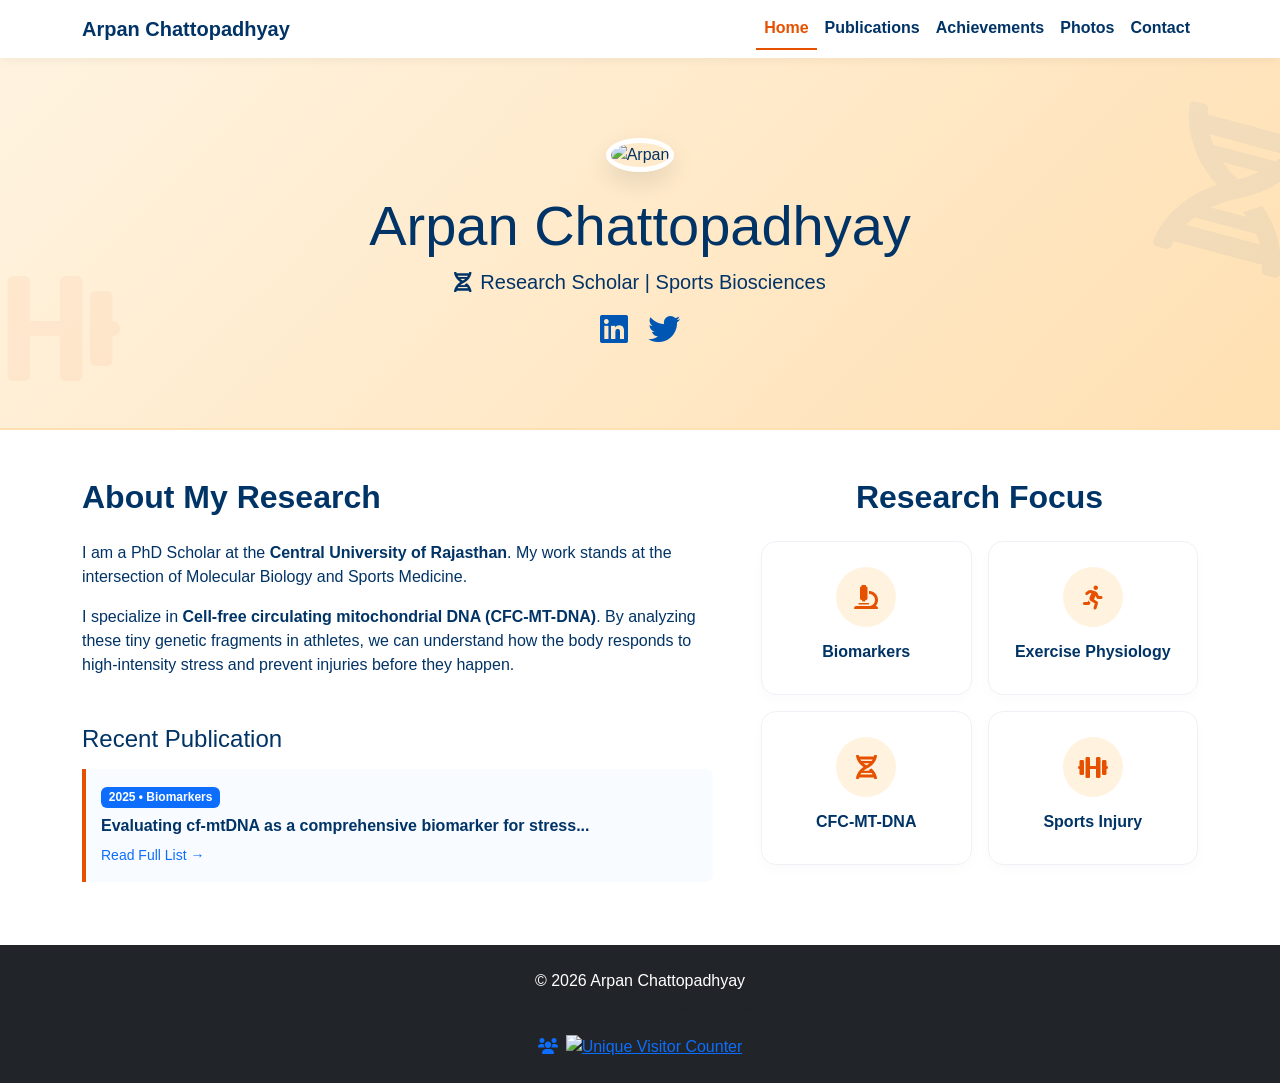
==== index.html @ 6438a4a6 "Update index.html" ====
<!DOCTYPE html>
<html lang="en">
<head>
    <meta charset="UTF-8">
    <meta name="viewport" content="width=device-width, initial-scale=1.0">
    <title>Dr. Arpan Chattopadhyay | Sports Science Researcher</title>

    <meta name="description" content="Arpan Chattopadhyay - PhD Sports Bioscience, Central University of Rajasthan. Specialized in CFC-MT-DNA biomarkers and Sports Science.">
    <meta name="keywords" content="Arpan Chattopadhyay, Sports Science, Mitochondria, cf-mtDNA, Biomarkers, CURAJ">

    <link href="https://cdn.jsdelivr.net/npm/bootstrap@5.3.0/dist/css/bootstrap.min.css" rel="stylesheet">
    <link rel="stylesheet" href="https://cdnjs.cloudflare.com/ajax/libs/font-awesome/6.0.0/css/all.min.css">
    
    <style>
        /* Global Theme */
        body {
            font-family: 'Segoe UI', Roboto, sans-serif;
            color: #003366;
            background-color: #ffffff;
            display: flex;
            flex-direction: column;
            min-height: 100vh;
        }

        /* NEW: Sports & DNA Themed Background */
        .hero-section {
            background-color: #fff3e0;
            /* Subtle pattern of DNA and Sports shapes */
            background-image: url("https://www.transparenttextures.com/patterns/cubes.png"), 
                              linear-gradient(135deg, #fff3e0 0%, #ffe0b2 100%);
            position: relative;
            padding: 80px 0;
            border-bottom: 2px solid #ffe0b2;
            overflow: hidden;
        }

        /* Decorative DNA/Mito Icons (Floating effect) */
        .hero-section::before {
            content: "\f471"; /* DNA Icon */
            font-family: "Font Awesome 5 Free";
            font-weight: 900;
            position: absolute;
            font-size: 150px;
            color: rgba(0, 86, 179, 0.05);
            right: -20px;
            top: 20px;
            transform: rotate(15deg);
        }

        .hero-section::after {
            content: "\f44b"; /* Heartbeat/Mito icon */
            font-family: "Font Awesome 5 Free";
            font-weight: 900;
            position: absolute;
            font-size: 120px;
            color: rgba(230, 81, 0, 0.05);
            left: -30px;
            bottom: 10px;
        }

        .profile-img {
            width: 160px;
            height: 160px;
            object-fit: cover;
            border-radius: 50%;
            border: 5px solid #ffffff;
            box-shadow: 0 10px 25px rgba(0,0,0,0.1);
            margin-bottom: 20px;
            position: relative;
            z-index: 2;
        }

        /* Navbar */
        .navbar { background: #fff !important; box-shadow: 0 2px 10px rgba(0,0,0,0.05); }
        .navbar-brand, .nav-link { color: #003366 !important; font-weight: 600; }
        .nav-link.active { color: #e65100 !important; border-bottom: 2px solid #e65100; }

        /* INTERESTING RESEARCH FOCUS SECTION */
        .focus-box {
            background: #ffffff;
            border-radius: 15px;
            padding: 25px;
            border: 1px solid #eef2f7;
            transition: all 0.3s ease;
            text-align: center;
            height: 100%;
            box-shadow: 0 5px 15px rgba(0,0,0,0.02);
        }

        .focus-box:hover {
            transform: translateY(-10px);
            border-color: #0056b3;
            box-shadow: 0 15px 30px rgba(0,86,179,0.1);
        }

        .focus-icon {
            width: 60px;
            height: 60px;
            background: #fff3e0;
            color: #e65100;
            border-radius: 50%;
            display: flex;
            align-items: center;
            justify-content: center;
            margin: 0 auto 15px;
            font-size: 1.5rem;
            transition: 0.3s;
        }

        .focus-box:hover .focus-icon {
            background: #0056b3;
            color: #ffffff;
        }

        .pub-preview-card {
            border-left: 4px solid #e65100;
            background: #f8fbff;
            padding: 15px;
            margin-bottom: 15px;
            border-radius: 0 8px 8px 0;
        }

        /* Footer */
        footer { background: #212121; color: white; padding: 40px 0; margin-top: auto; }
        .visitor-badge { height: 22px; vertical-align: middle; }
    </style>
</head>
<body>

   <nav class="navbar navbar-expand-lg sticky-top">
    <div class="container">
        <a class="navbar-brand" href="index.html">Arpan Chattopadhyay</a>

        <button class="navbar-toggler" type="button" data-bs-toggle="collapse" data-bs-target="#mainNavbar" aria-controls="mainNavbar" aria-expanded="false" aria-label="Toggle navigation">
            <span class="navbar-toggler-icon"></span>
        </button>

        <div class="collapse navbar-collapse" id="mainNavbar">
            <ul class="navbar-nav ms-auto">
                <li class="nav-item">
                    <a class="nav-link active" href="index.html">Home</a>
                </li>
                <li class="nav-item">
                    <a class="nav-link" href="publications.html">Publications</a>
                </li>
                <li class="nav-item">
                    <a class="nav-link" href="achievements.html">Achievements</a>
                </li>
                <li class="nav-item">
                    <a class="nav-link" href="photos.html">Photos</a>
                </li>
                <li class="nav-item">
                    <a class="nav-link" href="contact.html">Contact</a>
                </li>
            </ul>
        </div>
    </div>
</nav>
    <header class="hero-section text-center">
        <div class="container">
            <img src="https://static.wixstatic.com/media/61f43c_fe90efbe39ae4342b0fcd0cfeb8a1785~mv2.jpg" alt="Arpan" class="profile-img">
            <h1 class="display-4">Arpan Chattopadhyay</h1>
            <p class="lead"><i class="fas fa-dna me-2"></i>Research Scholar | Sports Biosciences</p>
            <div class="mt-3">
                <a href="https://www.linkedin.com/in/arpan-chattopadhyay-8a5b59197/" target="_blank" class="mx-2 text-decoration-none"><i class="fab fa-linkedin fa-2x" style="color:#0056b3"></i></a>
                <a href="https://twitter.com/Arpanchatt007" target="_blank" class="mx-2 text-decoration-none"><i class="fab fa-twitter fa-2x" style="color:#0056b3"></i></a>
            </div>
        </div>
    </header>

    <main class="container my-5">
        <div class="row g-5">
            <div class="col-lg-7">
                <h2 class="mb-4 fw-bold">About My Research</h2>
                <p>I am a PhD Scholar at the <strong>Central University of Rajasthan</strong>. My work stands at the intersection of Molecular Biology and Sports Medicine.</p>
                <p>I specialize in <strong>Cell-free circulating mitochondrial DNA (CFC-MT-DNA)</strong>. By analyzing these tiny genetic fragments in athletes, we can understand how the body responds to high-intensity stress and prevent injuries before they happen.</p>
                
                <h4 class="mt-5 mb-3">Recent Publication</h4>
                <div class="pub-preview-card">
                    <span class="badge bg-primary mb-2">2025 • Biomarkers</span>
                    <h6 class="fw-bold">Evaluating cf-mtDNA as a comprehensive biomarker for stress...</h6>
                    <a href="publications.html" class="small text-decoration-none">Read Full List →</a>
                </div>
            </div>

            <div class="col-lg-5">
                <h2 class="mb-4 fw-bold text-center">Research Focus</h2>
                <div class="row g-3">
                    <div class="col-6">
                        <div class="focus-box">
                            <div class="focus-icon"><i class="fas fa-microscope"></i></div>
                            <h6 class="fw-bold">Biomarkers</h6>
                        </div>
                    </div>
                    <div class="col-6">
                        <div class="focus-box">
                            <div class="focus-icon"><i class="fas fa-running"></i></div>
                            <h6 class="fw-bold">Exercise Physiology</h6>
                        </div>
                    </div>
                    <div class="col-6">
                        <div class="focus-box">
                            <div class="focus-icon"><i class="fas fa-dna"></i></div>
                            <h6 class="fw-bold">CFC-MT-DNA</h6>
                        </div>
                    </div>
                    <div class="col-6">
                        <div class="focus-box">
                            <div class="focus-icon"><i class="fas fa-dumbbell"></i></div>
                            <h6 class="fw-bold">Sports Injury</h6>
                        </div>
                    </div>
                </div>
            </div>
        </div>
    </main>

  <footer class="text-center py-4 bg-dark text-white mt-auto">
    <div class="container">
        <p class="mb-1">&copy; 2026 Arpan Chattopadhyay</p>
        <p class="small text-muted">PhD Scholar | Central University of Rajasthan</p>
        
        <div class="visitor-container d-flex align-items-center justify-content-center gap-2 mt-3">
            <i class="fas fa-users text-primary"></i> 
            
            <a href="https://hits.sh/arpansportsscience.github.io/arpan-research/">
                <img src="https://hits.sh/arpansportsscience.github.io/arpan-research.svg?label=Unique%20Visitors&color=0056b3&style=flat-square" 
                     alt="Unique Visitor Counter" 
                     style="height: 22px;">
            </a>
        </div>
    </div>
</footer>

    <script src="https://cdn.jsdelivr.net/npm/bootstrap@5.3.0/dist/js/bootstrap.bundle.min.js"></script>
</body>
</html>
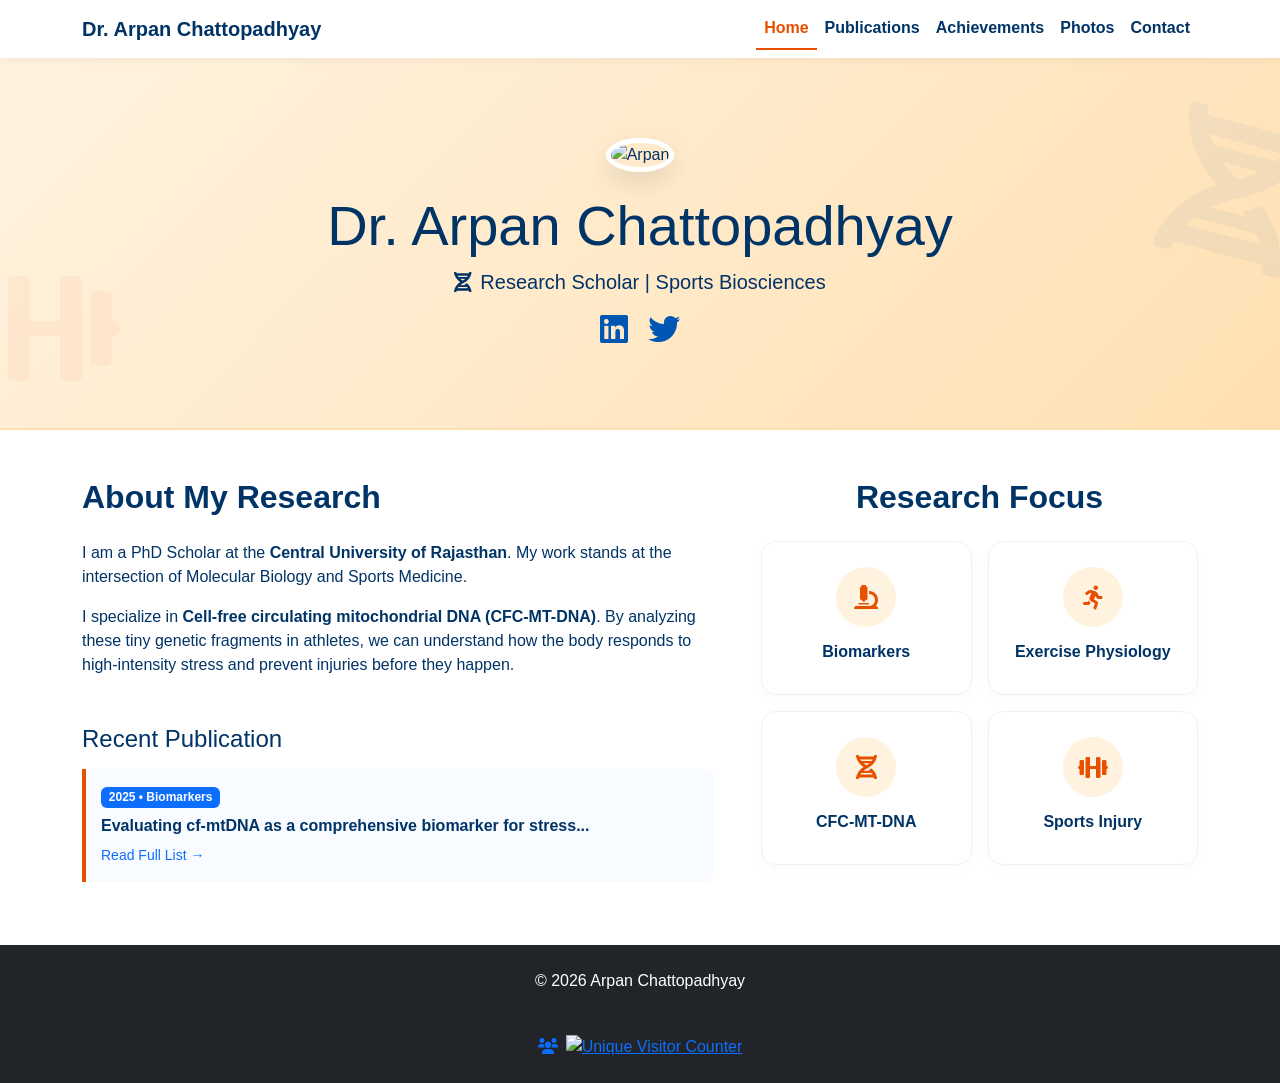
==== commit e2f82513: "Update index.html" ====
--- a/index.html
+++ b/index.html
@@ -5,8 +5,8 @@
     <meta name="viewport" content="width=device-width, initial-scale=1.0">
     <title>Dr. Arpan Chattopadhyay | Sports Science Researcher</title>
 
-    <meta name="description" content="Arpan Chattopadhyay - PhD Sports Bioscience, Central University of Rajasthan. Specialized in CFC-MT-DNA biomarkers and Sports Science.">
-    <meta name="keywords" content="Arpan Chattopadhyay, Sports Science, Mitochondria, cf-mtDNA, Biomarkers, CURAJ">
+    <meta name="description" content="Dr. Arpan Chattopadhyay - PhD Sports Bioscience, Central University of Rajasthan. Specialized in CFC-MT-DNA biomarkers and Sports Science.">
+    <meta name="keywords" content="Dr. Arpan Chattopadhyay, Sports Science, Mitochondria, cf-mtDNA, Biomarkers, CURAJ">
 
     <link href="https://cdn.jsdelivr.net/npm/bootstrap@5.3.0/dist/css/bootstrap.min.css" rel="stylesheet">
     <link rel="stylesheet" href="https://cdnjs.cloudflare.com/ajax/libs/font-awesome/6.0.0/css/all.min.css">
@@ -129,7 +129,7 @@
 
    <nav class="navbar navbar-expand-lg sticky-top">
     <div class="container">
-        <a class="navbar-brand" href="index.html">Arpan Chattopadhyay</a>
+        <a class="navbar-brand" href="index.html">Dr. Arpan Chattopadhyay</a>
 
         <button class="navbar-toggler" type="button" data-bs-toggle="collapse" data-bs-target="#mainNavbar" aria-controls="mainNavbar" aria-expanded="false" aria-label="Toggle navigation">
             <span class="navbar-toggler-icon"></span>
@@ -159,7 +159,7 @@
     <header class="hero-section text-center">
         <div class="container">
             <img src="https://static.wixstatic.com/media/61f43c_fe90efbe39ae4342b0fcd0cfeb8a1785~mv2.jpg" alt="Arpan" class="profile-img">
-            <h1 class="display-4">Arpan Chattopadhyay</h1>
+            <h1 class="display-4"> Dr. Arpan Chattopadhyay</h1>
             <p class="lead"><i class="fas fa-dna me-2"></i>Research Scholar | Sports Biosciences</p>
             <div class="mt-3">
                 <a href="https://www.linkedin.com/in/arpan-chattopadhyay-8a5b59197/" target="_blank" class="mx-2 text-decoration-none"><i class="fab fa-linkedin fa-2x" style="color:#0056b3"></i></a>
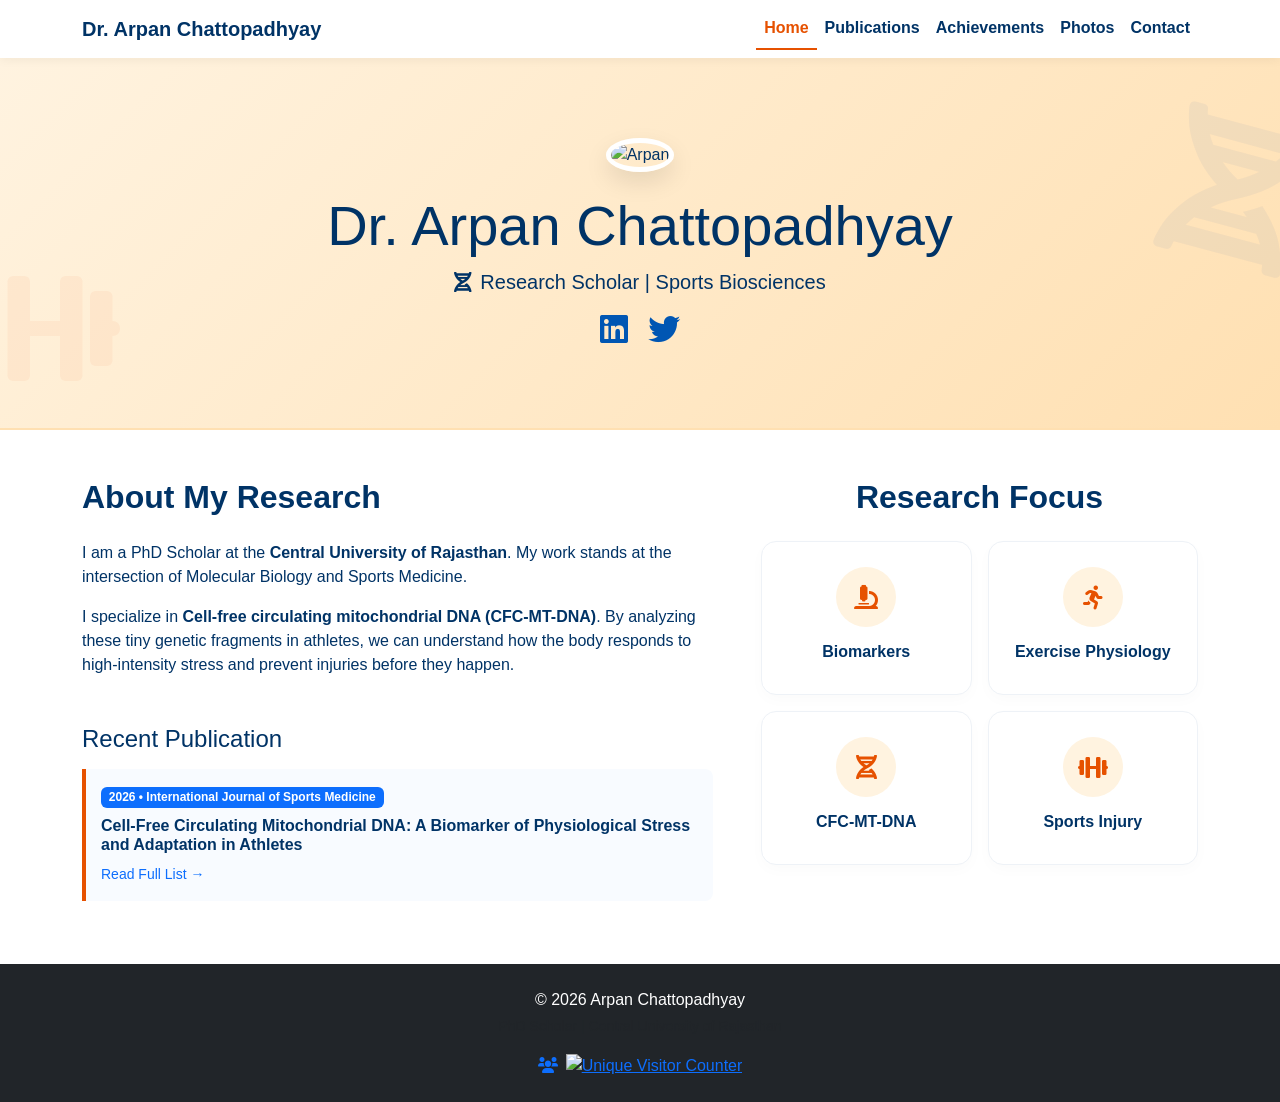
==== commit 46e9706a: "Update index.html" ====
--- a/index.html
+++ b/index.html
@@ -177,8 +177,8 @@
                 
                 <h4 class="mt-5 mb-3">Recent Publication</h4>
                 <div class="pub-preview-card">
-                    <span class="badge bg-primary mb-2">2025 • Biomarkers</span>
-                    <h6 class="fw-bold">Evaluating cf-mtDNA as a comprehensive biomarker for stress...</h6>
+                    <span class="badge bg-primary mb-2">2026 • International Journal of Sports Medicine </span>
+                    <h6 class="fw-bold">Cell-Free Circulating Mitochondrial DNA: A Biomarker of Physiological Stress and Adaptation in Athletes</h6>
                     <a href="publications.html" class="small text-decoration-none">Read Full List →</a>
                 </div>
             </div>
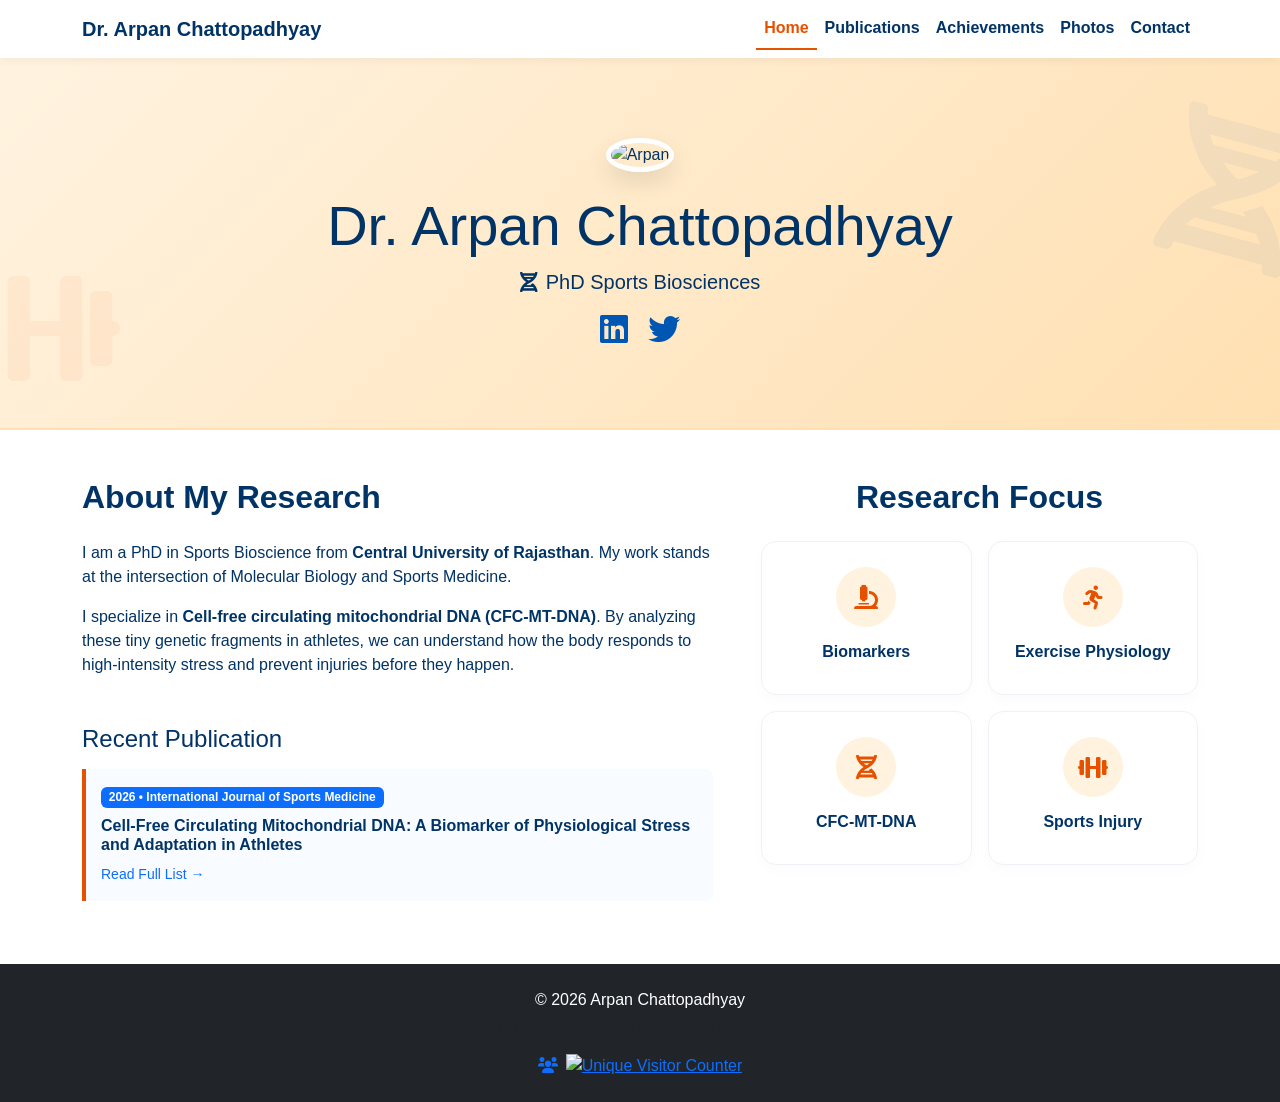
==== commit 678c634e: "Update index.html" ====
--- a/index.html
+++ b/index.html
@@ -160,7 +160,7 @@
         <div class="container">
             <img src="https://static.wixstatic.com/media/61f43c_fe90efbe39ae4342b0fcd0cfeb8a1785~mv2.jpg" alt="Arpan" class="profile-img">
             <h1 class="display-4"> Dr. Arpan Chattopadhyay</h1>
-            <p class="lead"><i class="fas fa-dna me-2"></i>Research Scholar | Sports Biosciences</p>
+            <p class="lead"><i class="fas fa-dna me-2"></i>PhD Sports Biosciences</p>
             <div class="mt-3">
                 <a href="https://www.linkedin.com/in/arpan-chattopadhyay-8a5b59197/" target="_blank" class="mx-2 text-decoration-none"><i class="fab fa-linkedin fa-2x" style="color:#0056b3"></i></a>
                 <a href="https://twitter.com/Arpanchatt007" target="_blank" class="mx-2 text-decoration-none"><i class="fab fa-twitter fa-2x" style="color:#0056b3"></i></a>
@@ -172,7 +172,7 @@
         <div class="row g-5">
             <div class="col-lg-7">
                 <h2 class="mb-4 fw-bold">About My Research</h2>
-                <p>I am a PhD Scholar at the <strong>Central University of Rajasthan</strong>. My work stands at the intersection of Molecular Biology and Sports Medicine.</p>
+                <p>I am a PhD in Sports Bioscience from <strong>Central University of Rajasthan</strong>. My work stands at the intersection of Molecular Biology and Sports Medicine.</p>
                 <p>I specialize in <strong>Cell-free circulating mitochondrial DNA (CFC-MT-DNA)</strong>. By analyzing these tiny genetic fragments in athletes, we can understand how the body responds to high-intensity stress and prevent injuries before they happen.</p>
                 
                 <h4 class="mt-5 mb-3">Recent Publication</h4>
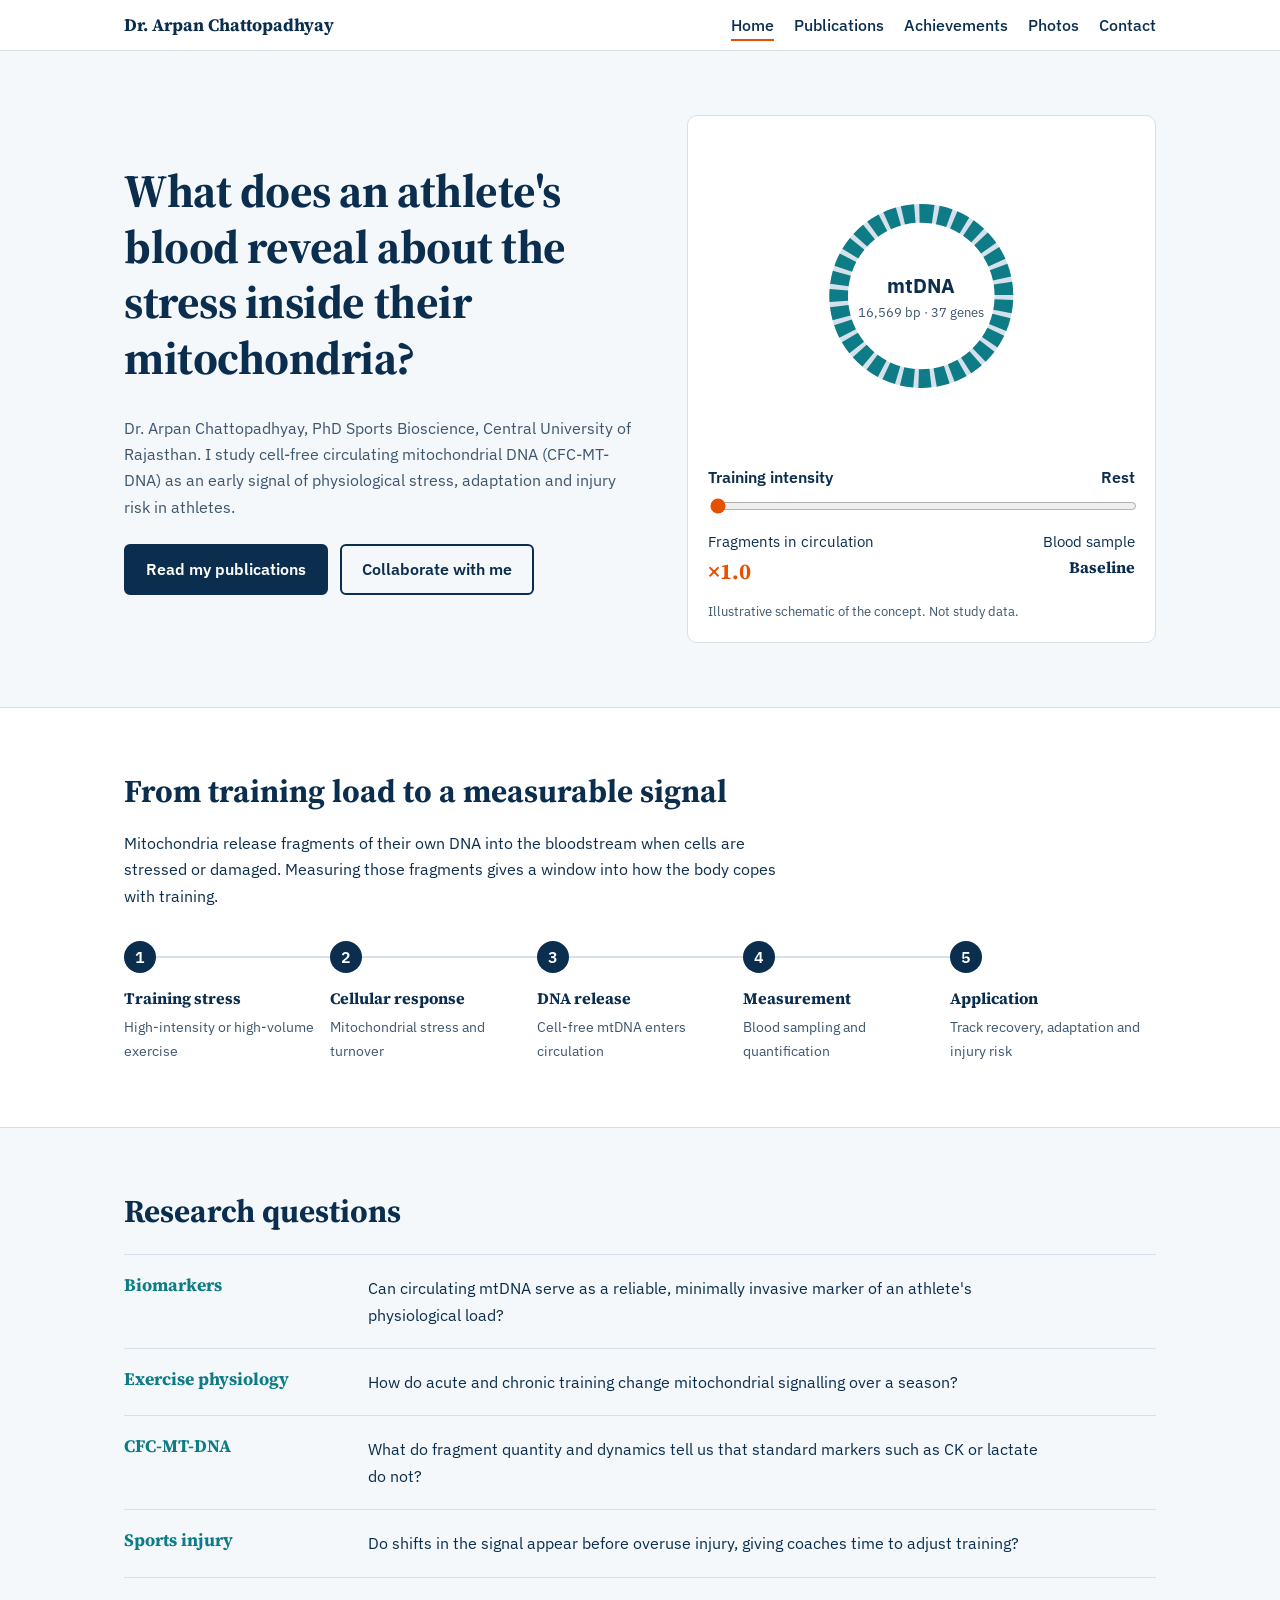
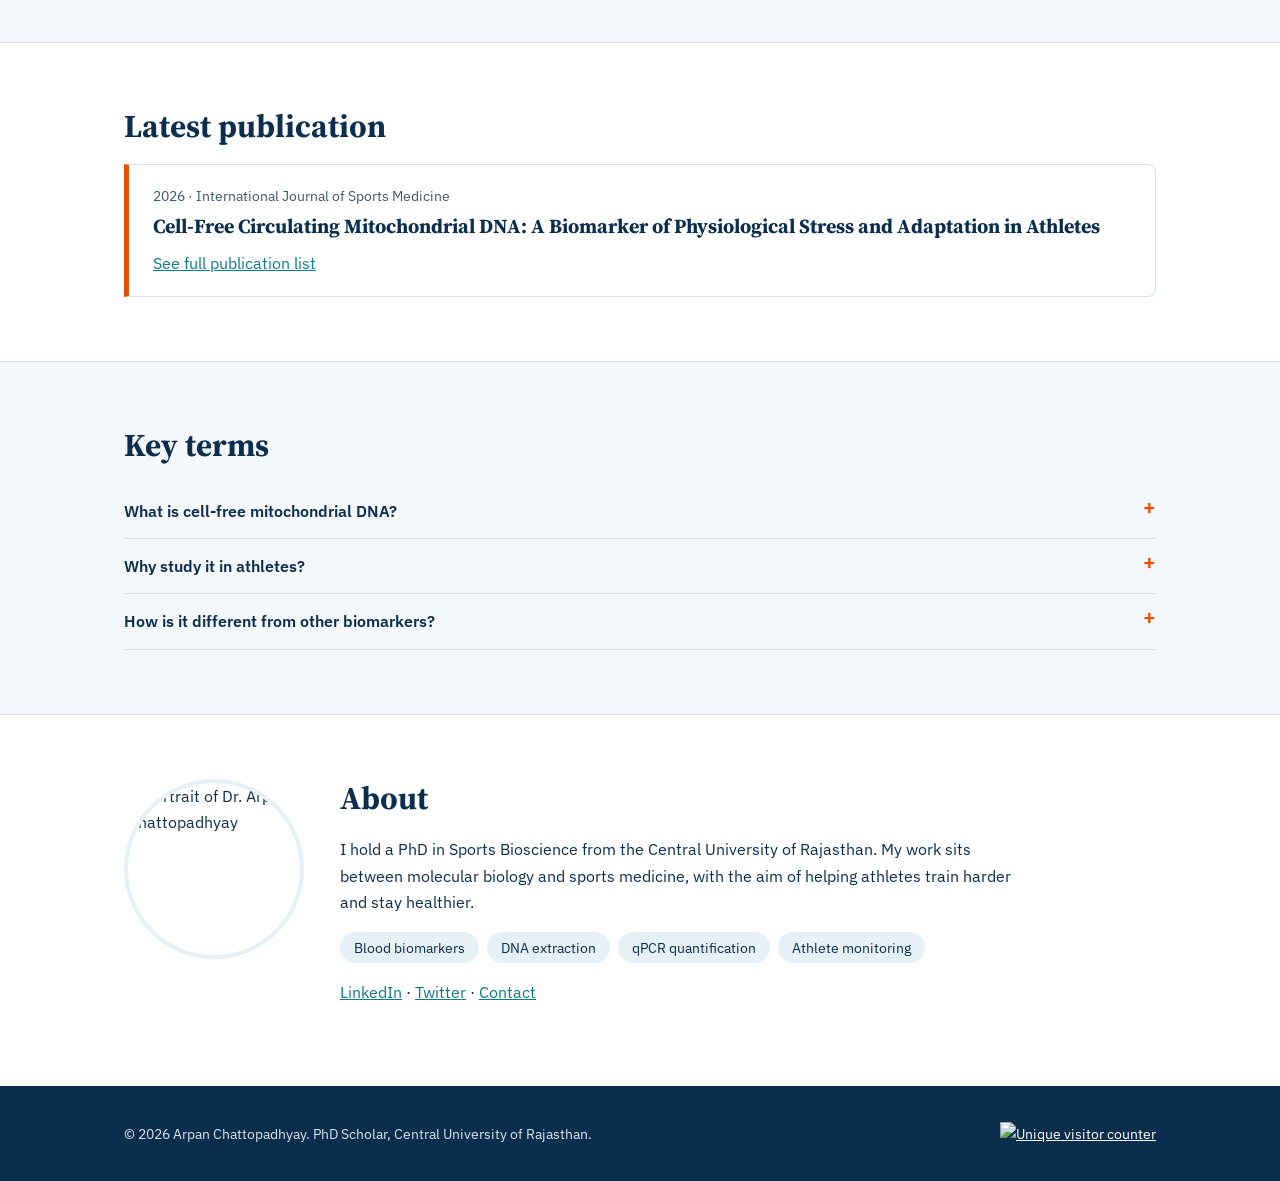
==== commit 217ecaf7: "Update index.html" ====
--- a/index.html
+++ b/index.html
@@ -1,238 +1,231 @@
 <!DOCTYPE html>
 <html lang="en">
 <head>
-    <meta charset="UTF-8">
-    <meta name="viewport" content="width=device-width, initial-scale=1.0">
-    <title>Dr. Arpan Chattopadhyay | Sports Science Researcher</title>
-
-    <meta name="description" content="Dr. Arpan Chattopadhyay - PhD Sports Bioscience, Central University of Rajasthan. Specialized in CFC-MT-DNA biomarkers and Sports Science.">
-    <meta name="keywords" content="Dr. Arpan Chattopadhyay, Sports Science, Mitochondria, cf-mtDNA, Biomarkers, CURAJ">
-
-    <link href="https://cdn.jsdelivr.net/npm/bootstrap@5.3.0/dist/css/bootstrap.min.css" rel="stylesheet">
-    <link rel="stylesheet" href="https://cdnjs.cloudflare.com/ajax/libs/font-awesome/6.0.0/css/all.min.css">
-    
-    <style>
-        /* Global Theme */
-        body {
-            font-family: 'Segoe UI', Roboto, sans-serif;
-            color: #003366;
-            background-color: #ffffff;
-            display: flex;
-            flex-direction: column;
-            min-height: 100vh;
-        }
-
-        /* NEW: Sports & DNA Themed Background */
-        .hero-section {
-            background-color: #fff3e0;
-            /* Subtle pattern of DNA and Sports shapes */
-            background-image: url("https://www.transparenttextures.com/patterns/cubes.png"), 
-                              linear-gradient(135deg, #fff3e0 0%, #ffe0b2 100%);
-            position: relative;
-            padding: 80px 0;
-            border-bottom: 2px solid #ffe0b2;
-            overflow: hidden;
-        }
-
-        /* Decorative DNA/Mito Icons (Floating effect) */
-        .hero-section::before {
-            content: "\f471"; /* DNA Icon */
-            font-family: "Font Awesome 5 Free";
-            font-weight: 900;
-            position: absolute;
-            font-size: 150px;
-            color: rgba(0, 86, 179, 0.05);
-            right: -20px;
-            top: 20px;
-            transform: rotate(15deg);
-        }
-
-        .hero-section::after {
-            content: "\f44b"; /* Heartbeat/Mito icon */
-            font-family: "Font Awesome 5 Free";
-            font-weight: 900;
-            position: absolute;
-            font-size: 120px;
-            color: rgba(230, 81, 0, 0.05);
-            left: -30px;
-            bottom: 10px;
-        }
-
-        .profile-img {
-            width: 160px;
-            height: 160px;
-            object-fit: cover;
-            border-radius: 50%;
-            border: 5px solid #ffffff;
-            box-shadow: 0 10px 25px rgba(0,0,0,0.1);
-            margin-bottom: 20px;
-            position: relative;
-            z-index: 2;
-        }
-
-        /* Navbar */
-        .navbar { background: #fff !important; box-shadow: 0 2px 10px rgba(0,0,0,0.05); }
-        .navbar-brand, .nav-link { color: #003366 !important; font-weight: 600; }
-        .nav-link.active { color: #e65100 !important; border-bottom: 2px solid #e65100; }
-
-        /* INTERESTING RESEARCH FOCUS SECTION */
-        .focus-box {
-            background: #ffffff;
-            border-radius: 15px;
-            padding: 25px;
-            border: 1px solid #eef2f7;
-            transition: all 0.3s ease;
-            text-align: center;
-            height: 100%;
-            box-shadow: 0 5px 15px rgba(0,0,0,0.02);
-        }
-
-        .focus-box:hover {
-            transform: translateY(-10px);
-            border-color: #0056b3;
-            box-shadow: 0 15px 30px rgba(0,86,179,0.1);
-        }
-
-        .focus-icon {
-            width: 60px;
-            height: 60px;
-            background: #fff3e0;
-            color: #e65100;
-            border-radius: 50%;
-            display: flex;
-            align-items: center;
-            justify-content: center;
-            margin: 0 auto 15px;
-            font-size: 1.5rem;
-            transition: 0.3s;
-        }
-
-        .focus-box:hover .focus-icon {
-            background: #0056b3;
-            color: #ffffff;
-        }
-
-        .pub-preview-card {
-            border-left: 4px solid #e65100;
-            background: #f8fbff;
-            padding: 15px;
-            margin-bottom: 15px;
-            border-radius: 0 8px 8px 0;
-        }
-
-        /* Footer */
-        footer { background: #212121; color: white; padding: 40px 0; margin-top: auto; }
-        .visitor-badge { height: 22px; vertical-align: middle; }
-    </style>
+<meta charset="UTF-8">
+<meta name="viewport" content="width=device-width, initial-scale=1">
+<title>Dr. Arpan Chattopadhyay | Sports Bioscience Researcher</title>
+<meta name="description" content="Dr. Arpan Chattopadhyay, PhD Sports Bioscience, Central University of Rajasthan. Research on cell-free circulating mitochondrial DNA (CFC-MT-DNA) as a biomarker of stress and adaptation in athletes.">
+<meta name="keywords" content="Arpan Chattopadhyay, sports science, mitochondria, cf-mtDNA, biomarkers, CURAJ">
+<link rel="preconnect" href="https://fonts.googleapis.com">
+<link rel="preconnect" href="https://fonts.gstatic.com" crossorigin>
+<link href="https://fonts.googleapis.com/css2?family=IBM+Plex+Sans:wght@400;500;600&family=Source+Serif+4:opsz,wght@8..60,500;8..60,700&display=swap" rel="stylesheet">
+<style>
+:root{
+  --ink:#0b2e4f; --ink-2:#3d566e; --paper:#f4f8fb; --white:#fff;
+  --line:#d5e0ea; --accent:#e65100; --teal:#0e7c86; --tint:#e6f1f5;
+  --serif:'Source Serif 4',Georgia,serif; --sans:'IBM Plex Sans','Segoe UI',Roboto,sans-serif;
+}
+*{box-sizing:border-box}
+html{scroll-behavior:smooth}
+body{margin:0;font:400 1rem/1.65 var(--sans);color:var(--ink);background:var(--white)}
+a{color:var(--teal)} a:hover{color:var(--accent)}
+:focus-visible{outline:3px solid var(--accent);outline-offset:2px}
+.wrap{max-width:1080px;margin:0 auto;padding:0 24px}
+h1,h2,h3{font-family:var(--serif);line-height:1.2;margin:0 0 .6em}
+h2{font-size:clamp(1.5rem,3vw,2rem)} p{max-width:68ch}
+
+/* nav */
+nav{position:sticky;top:0;z-index:10;background:rgba(255,255,255,.95);border-bottom:1px solid var(--line);backdrop-filter:blur(6px)}
+nav .wrap{display:flex;align-items:center;justify-content:space-between;gap:16px;flex-wrap:wrap;padding-top:12px;padding-bottom:12px}
+.brand{font:700 1.1rem var(--serif);color:var(--ink);text-decoration:none}
+nav ul{display:flex;gap:20px;list-style:none;margin:0;padding:0;flex-wrap:wrap}
+nav ul a{color:var(--ink);text-decoration:none;font-weight:500;padding:4px 0;border-bottom:2px solid transparent}
+nav ul a:hover,nav ul a[aria-current]{border-color:var(--accent);color:var(--ink)}
+
+/* hero */
+.hero{background:var(--paper);border-bottom:1px solid var(--line);padding:64px 0}
+.hero .wrap{display:grid;grid-template-columns:1.1fr 1fr;gap:48px;align-items:center}
+.hero h1{font-size:clamp(1.9rem,4vw,2.9rem);letter-spacing:-.01em}
+.who{color:var(--ink-2);margin:0 0 24px}
+.btns{display:flex;gap:12px;flex-wrap:wrap}
+.btn{display:inline-block;padding:10px 20px;border-radius:6px;font-weight:600;text-decoration:none;border:2px solid var(--ink)}
+.btn.primary{background:var(--ink);color:#fff} .btn.primary:hover{background:var(--accent);border-color:var(--accent);color:#fff}
+.btn.ghost{color:var(--ink)} .btn.ghost:hover{border-color:var(--accent);color:var(--accent)}
+
+/* simulator */
+.sim{background:var(--white);border:1px solid var(--line);border-radius:10px;padding:20px}
+.sim svg{width:100%;height:auto;display:block}
+.sim label{display:flex;justify-content:space-between;font-weight:600;margin:8px 0 4px}
+.sim input[type=range]{width:100%;accent-color:var(--accent)}
+.readout{display:flex;justify-content:space-between;gap:12px;font-size:.95rem;margin-top:8px}
+.readout strong{font-family:var(--serif);font-size:1.4rem;color:var(--accent)}
+.note{font-size:.8rem;color:var(--ink-2);margin:10px 0 0}
+
+section{padding:64px 0}
+section.alt{background:var(--paper);border-block:1px solid var(--line)}
+
+/* pathway */
+.path{display:grid;grid-template-columns:repeat(5,1fr);gap:0;list-style:none;margin:32px 0 0;padding:0;counter-reset:s}
+.path li{position:relative;padding:0 14px 0 0;counter-increment:s}
+.path li::before{content:counter(s);display:grid;place-items:center;width:32px;height:32px;border-radius:50%;background:var(--ink);color:#fff;font-weight:600;margin-bottom:12px;position:relative;z-index:1}
+.path li::after{content:"";position:absolute;top:15px;left:32px;right:0;height:2px;background:var(--line)}
+.path li:last-child::after{display:none}
+.path b{display:block;font-family:var(--serif);margin-bottom:4px}
+.path span{font-size:.9rem;color:var(--ink-2);display:block}
+
+/* focus rows */
+.rows{border-top:1px solid var(--line);margin-top:24px}
+.row{display:grid;grid-template-columns:220px 1fr;gap:24px;padding:20px 0;border-bottom:1px solid var(--line)}
+.row h3{font-size:1.1rem;margin:0;color:var(--teal)}
+.row p{margin:0}
+
+/* glossary */
+details{border-bottom:1px solid var(--line);padding:14px 0}
+summary{cursor:pointer;font-weight:600;list-style:none;display:flex;justify-content:space-between;gap:12px}
+summary::-webkit-details-marker{display:none}
+summary::after{content:"+";color:var(--accent);font-size:1.3rem;line-height:1}
+details[open] summary::after{content:"–"}
+details p{margin:10px 0 0;color:var(--ink-2)}
+
+/* publication + about */
+.pub{background:var(--white);padding:20px 24px;border-radius:0 8px 8px 0;border:1px solid var(--line);border-left:5px solid var(--accent)}
+.pub .tag{font-size:.85rem;color:var(--ink-2);margin-bottom:6px}
+.pub h3{font-size:1.25rem}
+.about{display:grid;grid-template-columns:180px 1fr;gap:36px;align-items:start}
+.about img{width:180px;height:180px;object-fit:cover;border-radius:50%;border:4px solid var(--tint)}
+.tools{display:flex;flex-wrap:wrap;gap:8px;padding:0;list-style:none;margin:16px 0 0}
+.tools li{background:var(--tint);color:var(--ink);border-radius:999px;padding:4px 14px;font-size:.9rem}
+
+footer{background:var(--ink);color:#dbe6ef;padding:36px 0;font-size:.9rem}
+footer .wrap{display:flex;justify-content:space-between;gap:16px;flex-wrap:wrap;align-items:center}
+footer a{color:#fff}
+
+@media (max-width:820px){
+  .hero .wrap,.about{grid-template-columns:1fr}
+  .path{grid-template-columns:1fr;gap:20px}.path li::after{display:none}
+  .row{grid-template-columns:1fr;gap:6px}
+  .hero,section{padding:44px 0}
+}
+@media (prefers-reduced-motion:reduce){html{scroll-behavior:auto}*{transition:none!important}}
+</style>
 </head>
 <body>
 
-   <nav class="navbar navbar-expand-lg sticky-top">
-    <div class="container">
-        <a class="navbar-brand" href="index.html">Dr. Arpan Chattopadhyay</a>
-
-        <button class="navbar-toggler" type="button" data-bs-toggle="collapse" data-bs-target="#mainNavbar" aria-controls="mainNavbar" aria-expanded="false" aria-label="Toggle navigation">
-            <span class="navbar-toggler-icon"></span>
-        </button>
-
-        <div class="collapse navbar-collapse" id="mainNavbar">
-            <ul class="navbar-nav ms-auto">
-                <li class="nav-item">
-                    <a class="nav-link active" href="index.html">Home</a>
-                </li>
-                <li class="nav-item">
-                    <a class="nav-link" href="publications.html">Publications</a>
-                </li>
-                <li class="nav-item">
-                    <a class="nav-link" href="achievements.html">Achievements</a>
-                </li>
-                <li class="nav-item">
-                    <a class="nav-link" href="photos.html">Photos</a>
-                </li>
-                <li class="nav-item">
-                    <a class="nav-link" href="contact.html">Contact</a>
-                </li>
-            </ul>
-        </div>
-    </div>
+<nav aria-label="Main">
+  <div class="wrap">
+    <a class="brand" href="index.html">Dr. Arpan Chattopadhyay</a>
+    <ul>
+      <li><a href="index.html" aria-current="page">Home</a></li>
+      <li><a href="publications.html">Publications</a></li>
+      <li><a href="achievements.html">Achievements</a></li>
+      <li><a href="photos.html">Photos</a></li>
+      <li><a href="contact.html">Contact</a></li>
+    </ul>
+  </div>
 </nav>
-    <header class="hero-section text-center">
-        <div class="container">
-            <img src="https://static.wixstatic.com/media/61f43c_fe90efbe39ae4342b0fcd0cfeb8a1785~mv2.jpg" alt="Arpan" class="profile-img">
-            <h1 class="display-4"> Dr. Arpan Chattopadhyay</h1>
-            <p class="lead"><i class="fas fa-dna me-2"></i>PhD Sports Biosciences</p>
-            <div class="mt-3">
-                <a href="https://www.linkedin.com/in/arpan-chattopadhyay-8a5b59197/" target="_blank" class="mx-2 text-decoration-none"><i class="fab fa-linkedin fa-2x" style="color:#0056b3"></i></a>
-                <a href="https://twitter.com/Arpanchatt007" target="_blank" class="mx-2 text-decoration-none"><i class="fab fa-twitter fa-2x" style="color:#0056b3"></i></a>
-            </div>
-        </div>
-    </header>
-
-    <main class="container my-5">
-        <div class="row g-5">
-            <div class="col-lg-7">
-                <h2 class="mb-4 fw-bold">About My Research</h2>
-                <p>I am a PhD in Sports Bioscience from <strong>Central University of Rajasthan</strong>. My work stands at the intersection of Molecular Biology and Sports Medicine.</p>
-                <p>I specialize in <strong>Cell-free circulating mitochondrial DNA (CFC-MT-DNA)</strong>. By analyzing these tiny genetic fragments in athletes, we can understand how the body responds to high-intensity stress and prevent injuries before they happen.</p>
-                
-                <h4 class="mt-5 mb-3">Recent Publication</h4>
-                <div class="pub-preview-card">
-                    <span class="badge bg-primary mb-2">2026 • International Journal of Sports Medicine </span>
-                    <h6 class="fw-bold">Cell-Free Circulating Mitochondrial DNA: A Biomarker of Physiological Stress and Adaptation in Athletes</h6>
-                    <a href="publications.html" class="small text-decoration-none">Read Full List →</a>
-                </div>
-            </div>
-
-            <div class="col-lg-5">
-                <h2 class="mb-4 fw-bold text-center">Research Focus</h2>
-                <div class="row g-3">
-                    <div class="col-6">
-                        <div class="focus-box">
-                            <div class="focus-icon"><i class="fas fa-microscope"></i></div>
-                            <h6 class="fw-bold">Biomarkers</h6>
-                        </div>
-                    </div>
-                    <div class="col-6">
-                        <div class="focus-box">
-                            <div class="focus-icon"><i class="fas fa-running"></i></div>
-                            <h6 class="fw-bold">Exercise Physiology</h6>
-                        </div>
-                    </div>
-                    <div class="col-6">
-                        <div class="focus-box">
-                            <div class="focus-icon"><i class="fas fa-dna"></i></div>
-                            <h6 class="fw-bold">CFC-MT-DNA</h6>
-                        </div>
-                    </div>
-                    <div class="col-6">
-                        <div class="focus-box">
-                            <div class="focus-icon"><i class="fas fa-dumbbell"></i></div>
-                            <h6 class="fw-bold">Sports Injury</h6>
-                        </div>
-                    </div>
-                </div>
-            </div>
-        </div>
-    </main>
-
-  <footer class="text-center py-4 bg-dark text-white mt-auto">
-    <div class="container">
-        <p class="mb-1">&copy; 2026 Arpan Chattopadhyay</p>
-        <p class="small text-muted">PhD Scholar | Central University of Rajasthan</p>
-        
-        <div class="visitor-container d-flex align-items-center justify-content-center gap-2 mt-3">
-            <i class="fas fa-users text-primary"></i> 
-            
-            <a href="https://hits.sh/arpansportsscience.github.io/arpan-research/">
-                <img src="https://hits.sh/arpansportsscience.github.io/arpan-research.svg?label=Unique%20Visitors&color=0056b3&style=flat-square" 
-                     alt="Unique Visitor Counter" 
-                     style="height: 22px;">
-            </a>
-        </div>
-    </div>
+
+<header class="hero">
+  <div class="wrap">
+    <div>
+      <h1>What does an athlete's blood reveal about the stress inside their mitochondria?</h1>
+      <p class="who">Dr. Arpan Chattopadhyay, PhD Sports Bioscience, Central University of Rajasthan. I study cell-free circulating mitochondrial DNA (CFC-MT-DNA) as an early signal of physiological stress, adaptation and injury risk in athletes.</p>
+      <div class="btns">
+        <a class="btn primary" href="publications.html">Read my publications</a>
+        <a class="btn ghost" href="contact.html">Collaborate with me</a>
+      </div>
+    </div>
+
+    <div class="sim" role="group" aria-labelledby="sim-title">
+      <svg id="ring" viewBox="0 0 320 240" role="img" aria-label="Circular mitochondrial genome releasing DNA fragments as training intensity rises">
+        <circle cx="160" cy="120" r="62" fill="none" stroke="#d5e0ea" stroke-width="14"/>
+        <circle id="genome" cx="160" cy="120" r="62" fill="none" stroke="#0e7c86" stroke-width="14" stroke-dasharray="9 3.5" transform="rotate(-90 160 120)"/>
+        <text x="160" y="118" text-anchor="middle" font-family="Source Serif 4,serif" font-size="15" font-weight="700" fill="#0b2e4f">mtDNA</text>
+        <text x="160" y="136" text-anchor="middle" font-size="10" fill="#3d566e">16,569 bp · 37 genes</text>
+        <g id="frags"></g>
+      </svg>
+      <label for="load"><span id="sim-title">Training intensity</span><span id="lvl">Rest</span></label>
+      <input id="load" type="range" min="0" max="100" value="0" aria-describedby="sim-note">
+      <div class="readout"><span>Fragments in circulation<br><strong id="rel">×1.0</strong></span><span style="text-align:right">Blood sample<br><strong id="phase" style="font-size:1rem;color:var(--ink)">Baseline</strong></span></div>
+      <p class="note" id="sim-note">Illustrative schematic of the concept. Not study data.</p>
+    </div>
+  </div>
+</header>
+
+<section>
+  <div class="wrap">
+    <h2>From training load to a measurable signal</h2>
+    <p>Mitochondria release fragments of their own DNA into the bloodstream when cells are stressed or damaged. Measuring those fragments gives a window into how the body copes with training.</p>
+    <ol class="path">
+      <li><b>Training stress</b><span>High-intensity or high-volume exercise</span></li>
+      <li><b>Cellular response</b><span>Mitochondrial stress and turnover</span></li>
+      <li><b>DNA release</b><span>Cell-free mtDNA enters circulation</span></li>
+      <li><b>Measurement</b><span>Blood sampling and quantification</span></li>
+      <li><b>Application</b><span>Track recovery, adaptation and injury risk</span></li>
+    </ol>
+  </div>
+</section>
+
+<section class="alt">
+  <div class="wrap">
+    <h2>Research questions</h2>
+    <div class="rows">
+      <div class="row"><h3>Biomarkers</h3><p>Can circulating mtDNA serve as a reliable, minimally invasive marker of an athlete's physiological load?</p></div>
+      <div class="row"><h3>Exercise physiology</h3><p>How do acute and chronic training change mitochondrial signalling over a season?</p></div>
+      <div class="row"><h3>CFC-MT-DNA</h3><p>What do fragment quantity and dynamics tell us that standard markers such as CK or lactate do not?</p></div>
+      <div class="row"><h3>Sports injury</h3><p>Do shifts in the signal appear before overuse injury, giving coaches time to adjust training?</p></div>
+    </div>
+  </div>
+</section>
+
+<section>
+  <div class="wrap">
+    <h2>Latest publication</h2>
+    <div class="pub">
+      <div class="tag">2026 · International Journal of Sports Medicine</div>
+      <h3>Cell-Free Circulating Mitochondrial DNA: A Biomarker of Physiological Stress and Adaptation in Athletes</h3>
+      <a href="publications.html">See full publication list</a>
+    </div>
+  </div>
+</section>
+
+<section class="alt">
+  <div class="wrap">
+    <h2>Key terms</h2>
+    <details><summary>What is cell-free mitochondrial DNA?</summary><p>Short pieces of mitochondrial DNA that circulate in blood plasma outside of cells. They are released during cellular stress, damage or active secretion.</p></details>
+    <details><summary>Why study it in athletes?</summary><p>Athletes repeatedly push their physiology near its limits. A blood marker that responds to that load could help separate productive adaptation from excessive strain.</p></details>
+    <details><summary>How is it different from other biomarkers?</summary><p>Common markers reflect muscle damage or metabolism. Mitochondrial DNA reflects stress at the organelle that powers the cell, which may respond on a different timescale.</p></details>
+  </div>
+</section>
+
+<section>
+  <div class="wrap about">
+    <img src="https://static.wixstatic.com/media/61f43c_fe90efbe39ae4342b0fcd0cfeb8a1785~mv2.jpg" alt="Portrait of Dr. Arpan Chattopadhyay">
+    <div>
+      <h2>About</h2>
+      <p>I hold a PhD in Sports Bioscience from the Central University of Rajasthan. My work sits between molecular biology and sports medicine, with the aim of helping athletes train harder and stay healthier.</p>
+      <ul class="tools" aria-label="Methods and areas"><li>Blood biomarkers</li><li>DNA extraction</li><li>qPCR quantification</li><li>Athlete monitoring</li></ul>
+      <p style="margin-top:16px"><a href="https://www.linkedin.com/in/arpan-chattopadhyay-8a5b59197/" target="_blank" rel="noopener">LinkedIn</a> · <a href="https://twitter.com/Arpanchatt007" target="_blank" rel="noopener">Twitter</a> · <a href="contact.html">Contact</a></p>
+    </div>
+  </div>
+</section>
+
+<footer>
+  <div class="wrap">
+    <div>&copy; 2026 Arpan Chattopadhyay. PhD Scholar, Central University of Rajasthan.</div>
+    <a href="https://hits.sh/arpansportsscience.github.io/arpan-research/"><img src="https://hits.sh/arpansportsscience.github.io/arpan-research.svg?label=Unique%20Visitors&color=0056b3&style=flat-square" alt="Unique visitor counter" height="22"></a>
+  </div>
 </footer>
 
-    <script src="https://cdn.jsdelivr.net/npm/bootstrap@5.3.0/dist/js/bootstrap.bundle.min.js"></script>
+<script>
+(function(){
+  var N=28, g=document.getElementById('frags'), dots=[], ns='http://www.w3.org/2000/svg';
+  for(var i=0;i<N;i++){
+    var a=(i/N)*Math.PI*2+(i%3)*0.2, r=88+(i*37%50);
+    var c=document.createElementNS(ns,'circle');
+    c.setAttribute('cx',160+Math.cos(a)*r); c.setAttribute('cy',120+Math.sin(a)*r*0.75);
+    c.setAttribute('r',3+(i%3)); c.setAttribute('fill','#e65100'); c.setAttribute('opacity','0');
+    c.style.transition='opacity .25s'; g.appendChild(c); dots.push(c);
+  }
+  var s=document.getElementById('load'),lvl=document.getElementById('lvl'),rel=document.getElementById('rel'),ph=document.getElementById('phase');
+  function up(){
+    var v=+s.value, n=Math.round(v/100*N);
+    dots.forEach(function(d,i){d.setAttribute('opacity',i<n?'0.9':'0')});
+    lvl.textContent=v<20?'Rest':v<50?'Moderate':v<80?'Hard':'Extreme';
+    rel.textContent='×'+(1+9*Math.pow(v/100,2)).toFixed(1);
+    ph.textContent=v<20?'Baseline':v<50?'Mild rise':v<80?'Elevated':'High stress';
+  }
+  s.addEventListener('input',up); up();
+})();
+</script>
 </body>
 </html>
-
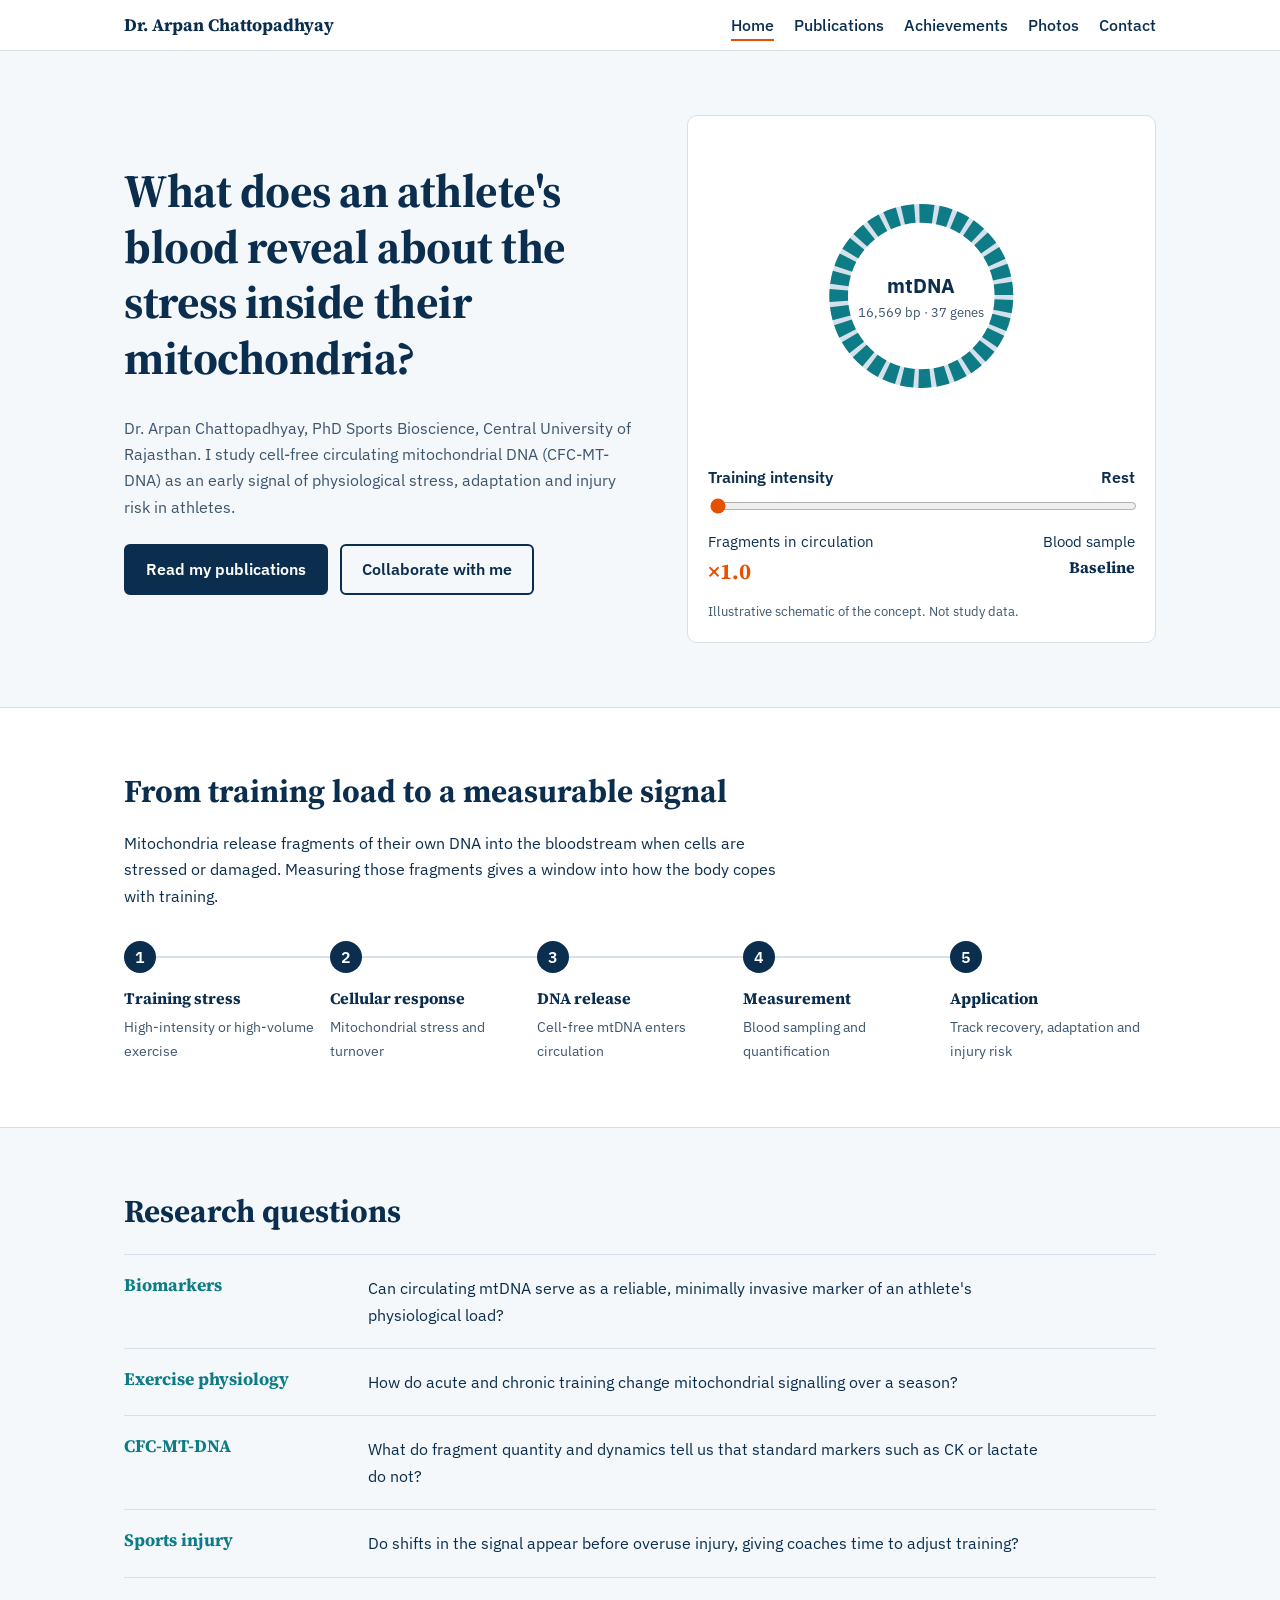
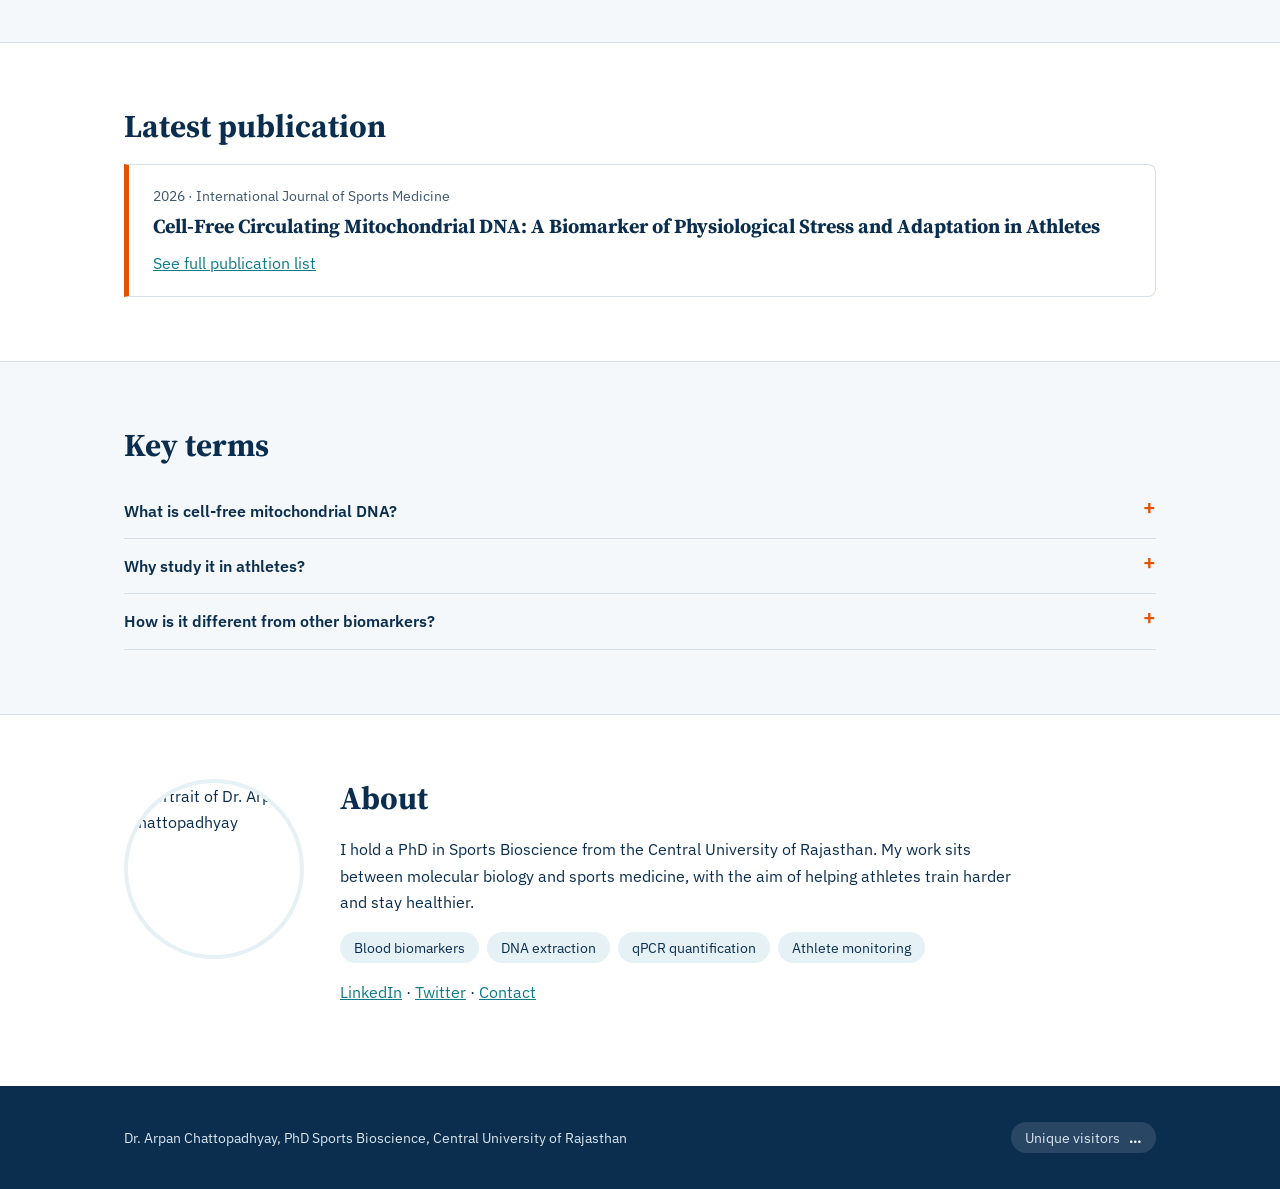
==== commit c1ac29da: "Update index.html" ====
--- a/index.html
+++ b/index.html
@@ -86,9 +86,11 @@
 .tools{display:flex;flex-wrap:wrap;gap:8px;padding:0;list-style:none;margin:16px 0 0}
 .tools li{background:var(--tint);color:var(--ink);border-radius:999px;padding:4px 14px;font-size:.9rem}
 
+/* footer */
 footer{background:var(--ink);color:#dbe6ef;padding:36px 0;font-size:.9rem}
 footer .wrap{display:flex;justify-content:space-between;gap:16px;flex-wrap:wrap;align-items:center}
-footer a{color:#fff}
+.vc{background:rgba(255,255,255,.12);padding:4px 14px;border-radius:999px}
+.vc b{color:#fff;margin-left:6px}
 
 @media (max-width:820px){
   .hero .wrap,.about{grid-template-columns:1fr}
@@ -201,8 +203,8 @@
 
 <footer>
   <div class="wrap">
-    <div>&copy; 2026 Arpan Chattopadhyay. PhD Scholar, Central University of Rajasthan.</div>
-    <a href="https://hits.sh/arpansportsscience.github.io/arpan-research/"><img src="https://hits.sh/arpansportsscience.github.io/arpan-research.svg?label=Unique%20Visitors&color=0056b3&style=flat-square" alt="Unique visitor counter" height="22"></a>
+    <div>Dr. Arpan Chattopadhyay, PhD Sports Bioscience, Central University of Rajasthan</div>
+    <div class="vc">Unique visitors <b data-visitors>…</b></div>
   </div>
 </footer>
 
@@ -227,5 +229,7 @@
   s.addEventListener('input',up); up();
 })();
 </script>
+<script src="https://cdn.jsdelivr.net/npm/counterapi/dist/counter.browser.min.js"></script>
+<script src="site.js"></script>
 </body>
 </html>
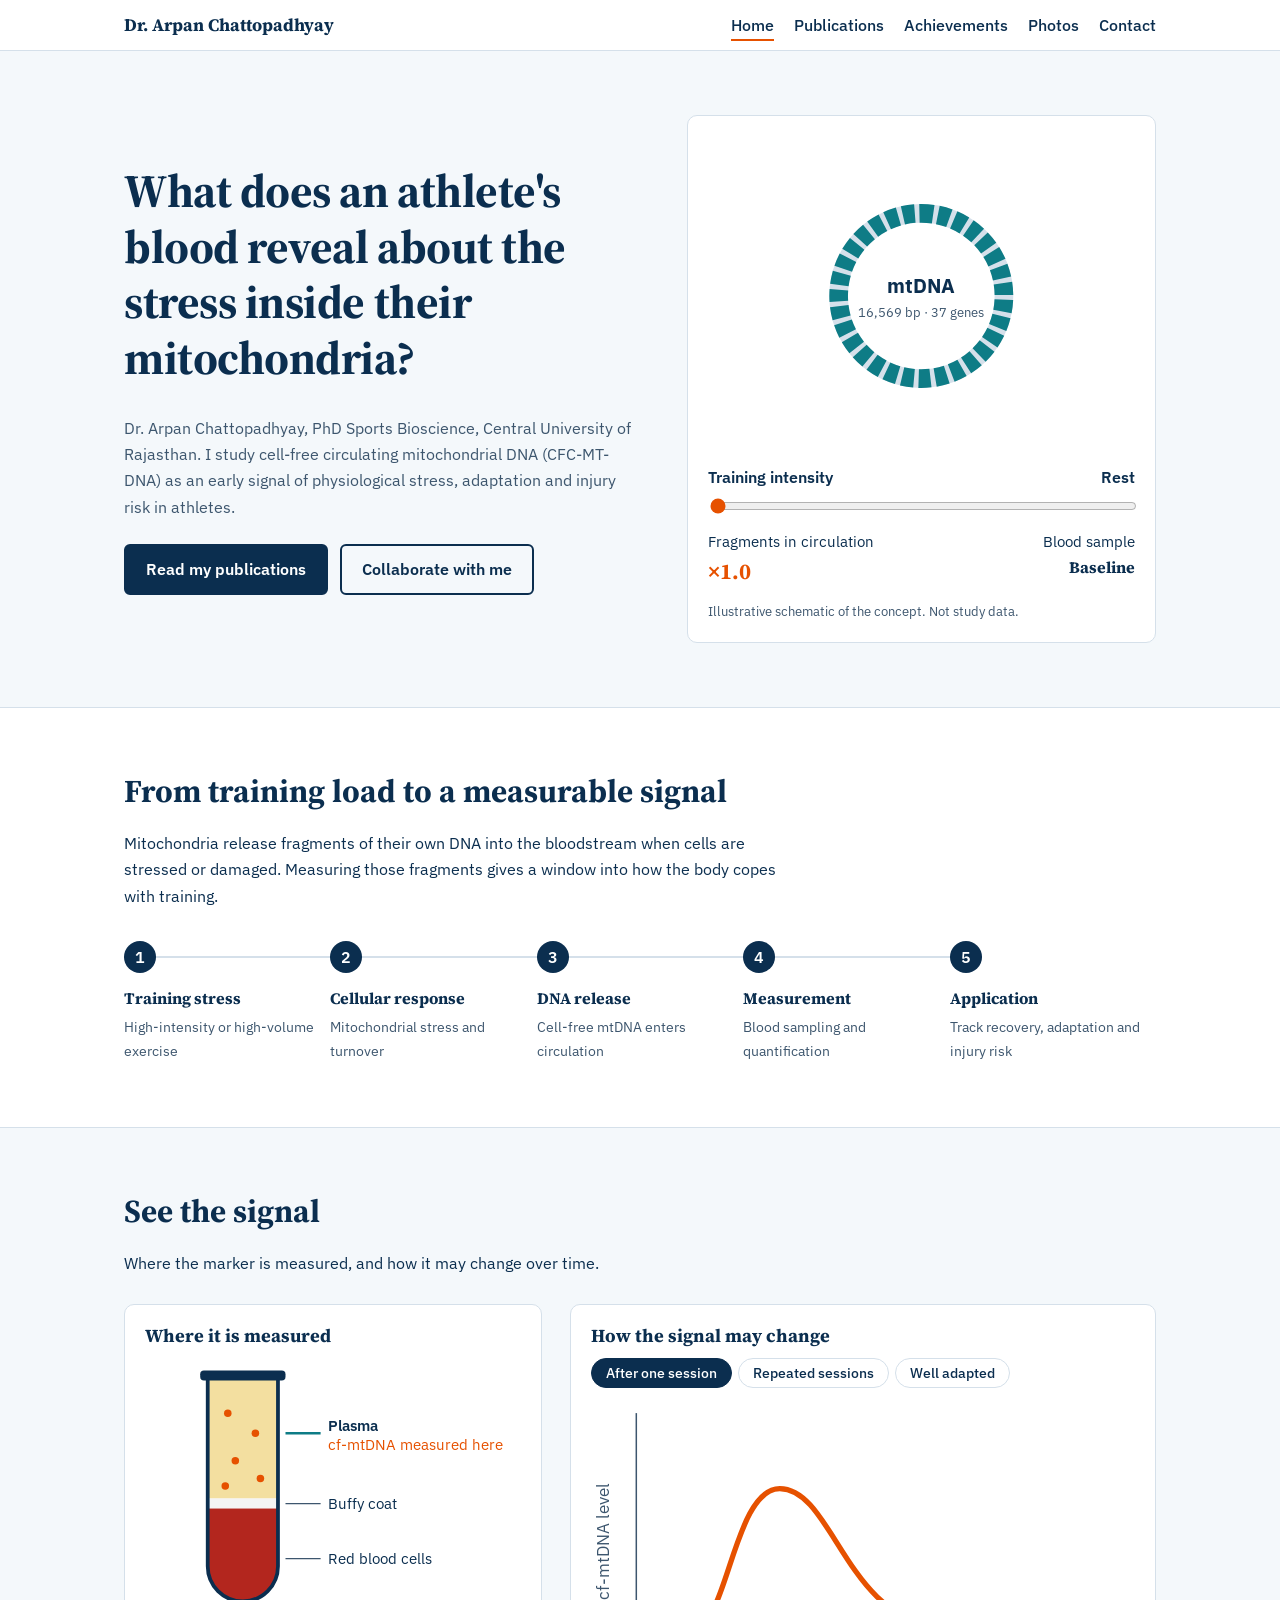
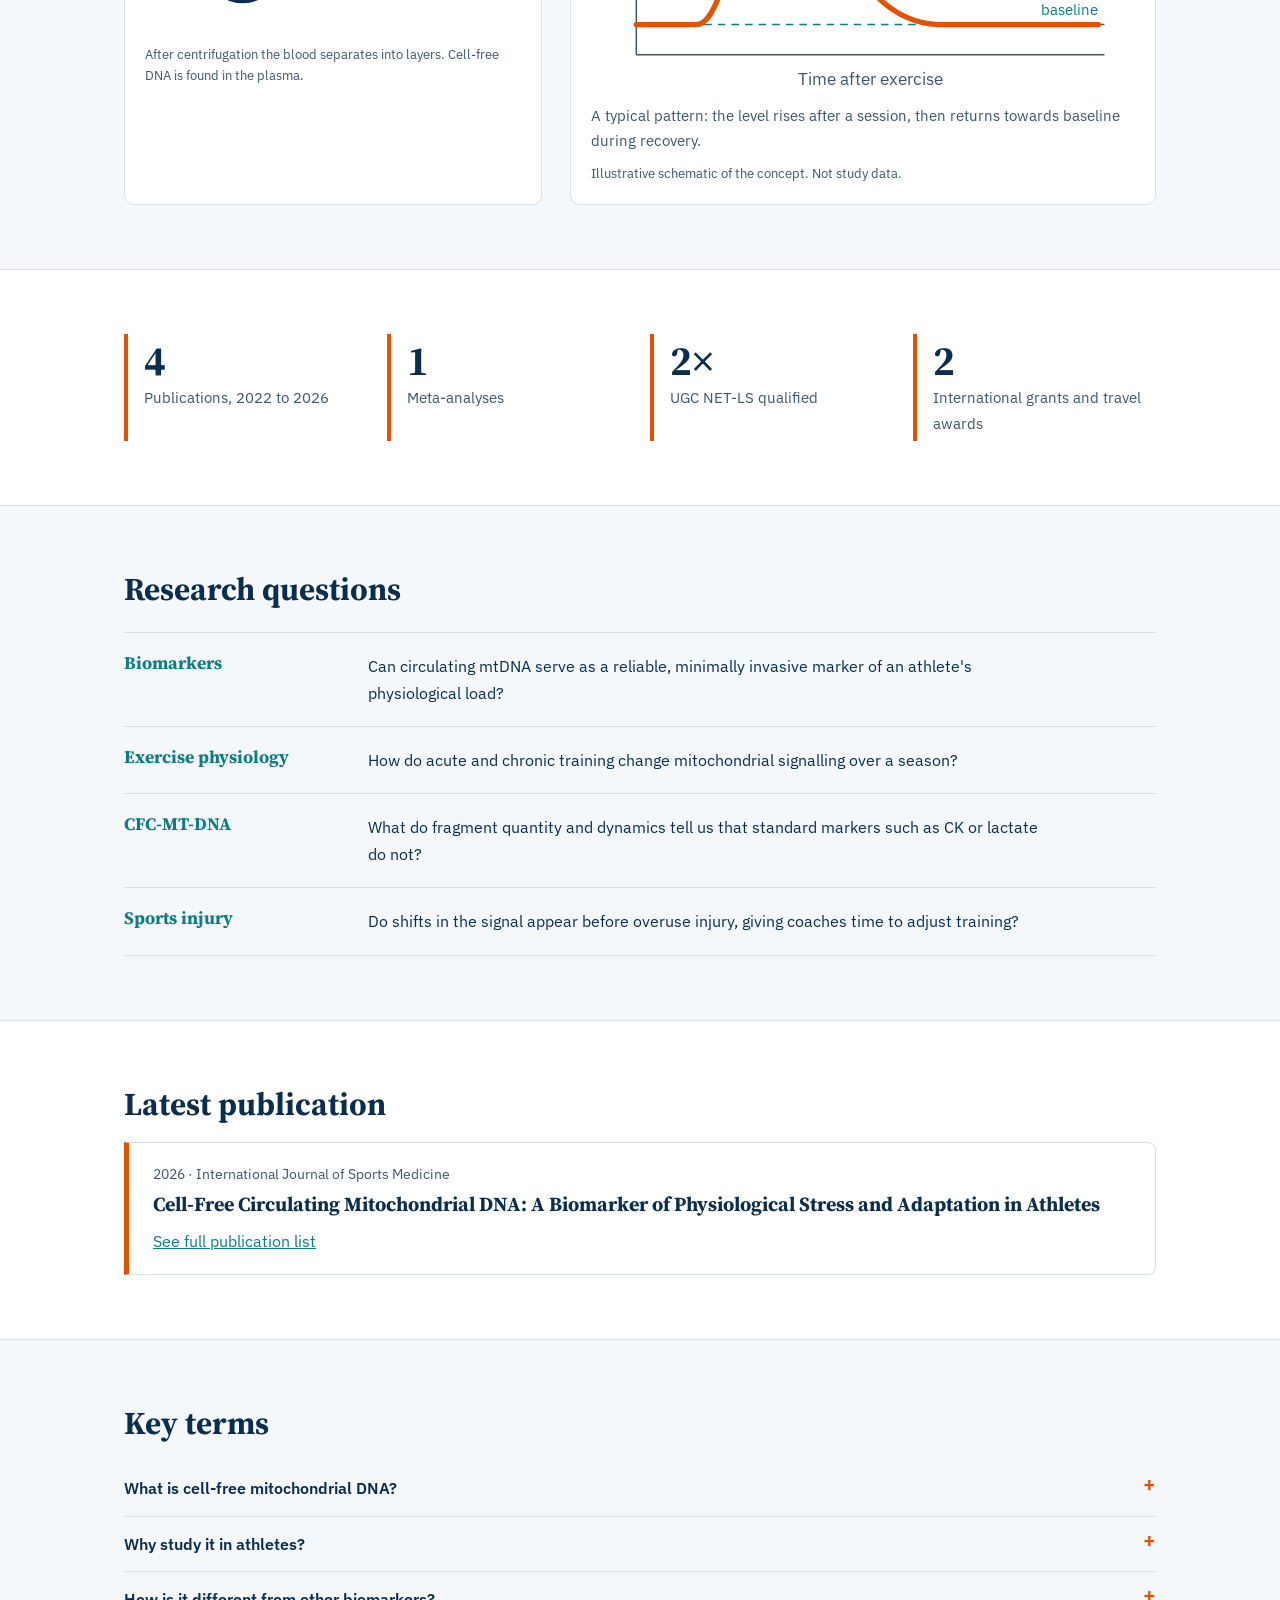
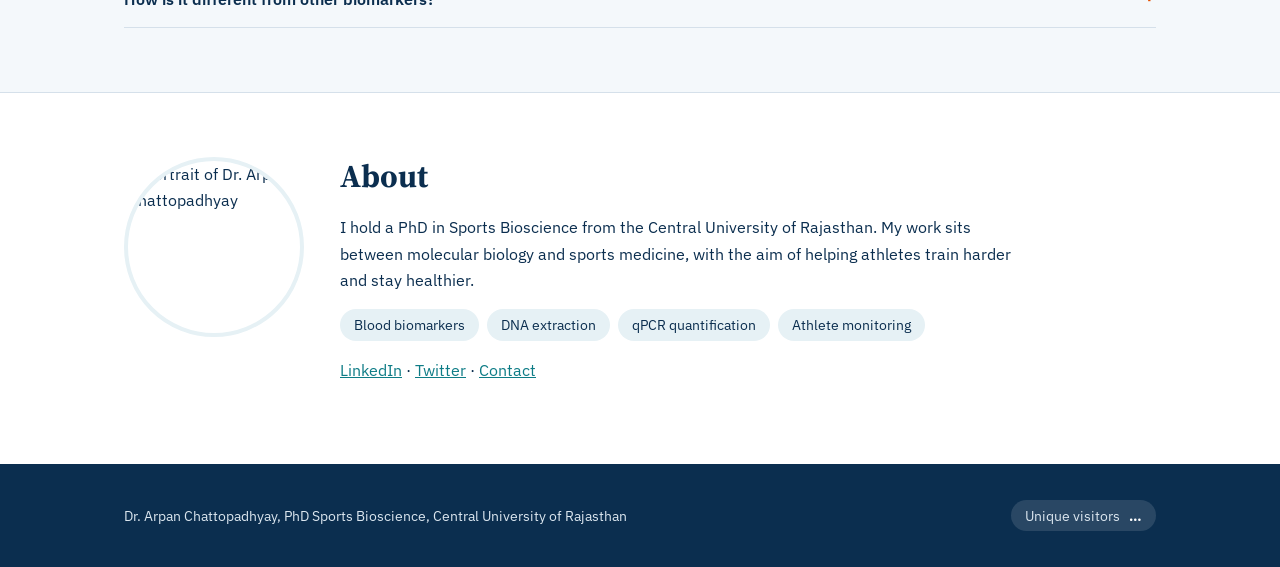
==== commit 685dac33: "Update index.html" ====
--- a/index.html
+++ b/index.html
@@ -42,7 +42,7 @@
 .btn.primary{background:var(--ink);color:#fff} .btn.primary:hover{background:var(--accent);border-color:var(--accent);color:#fff}
 .btn.ghost{color:var(--ink)} .btn.ghost:hover{border-color:var(--accent);color:var(--accent)}
 
-/* simulator */
+/* simulator + graphic cards */
 .sim{background:var(--white);border:1px solid var(--line);border-radius:10px;padding:20px}
 .sim svg{width:100%;height:auto;display:block}
 .sim label{display:flex;justify-content:space-between;font-weight:600;margin:8px 0 4px}
@@ -50,6 +50,12 @@
 .readout{display:flex;justify-content:space-between;gap:12px;font-size:.95rem;margin-top:8px}
 .readout strong{font-family:var(--serif);font-size:1.4rem;color:var(--accent)}
 .note{font-size:.8rem;color:var(--ink-2);margin:10px 0 0}
+.two{display:grid;grid-template-columns:1fr 1.4fr;gap:28px;margin-top:28px;align-items:stretch}
+.two h3{font-size:1.15rem}
+.seg{display:flex;gap:6px;flex-wrap:wrap;margin:6px 0 10px}
+.seg button{border:1px solid var(--line);background:#fff;border-radius:999px;padding:5px 14px;font:500 .88rem var(--sans);color:var(--ink);cursor:pointer}
+.seg button[aria-pressed=true]{background:var(--ink);color:#fff;border-color:var(--ink)}
+#tc-cap{min-height:3.3em;margin:4px 0 0;font-size:.93rem;color:var(--ink-2)}
 
 section{padding:64px 0}
 section.alt{background:var(--paper);border-block:1px solid var(--line)}
@@ -63,6 +69,12 @@
 .path b{display:block;font-family:var(--serif);margin-bottom:4px}
 .path span{font-size:.9rem;color:var(--ink-2);display:block}
 
+/* numbers strip */
+.nums{display:grid;grid-template-columns:repeat(4,1fr);gap:20px}
+.num{border-left:4px solid var(--accent);padding:4px 0 4px 16px}
+.num b{display:block;font:700 2.6rem/1.1 var(--serif);color:var(--ink)}
+.num span{font-size:.92rem;color:var(--ink-2)}
+
 /* focus rows */
 .rows{border-top:1px solid var(--line);margin-top:24px}
 .row{display:grid;grid-template-columns:220px 1fr;gap:24px;padding:20px 0;border-bottom:1px solid var(--line)}
@@ -93,8 +105,9 @@
 .vc b{color:#fff;margin-left:6px}
 
 @media (max-width:820px){
-  .hero .wrap,.about{grid-template-columns:1fr}
+  .hero .wrap,.about,.two{grid-template-columns:1fr}
   .path{grid-template-columns:1fr;gap:20px}.path li::after{display:none}
+  .nums{grid-template-columns:1fr 1fr}
   .row{grid-template-columns:1fr;gap:6px}
   .hero,section{padding:44px 0}
 }
@@ -159,6 +172,67 @@
 
 <section class="alt">
   <div class="wrap">
+    <h2>See the signal</h2>
+    <p>Where the marker is measured, and how it may change over time.</p>
+    <div class="two">
+      <div class="sim">
+        <h3>Where it is measured</h3>
+        <svg viewBox="0 0 300 220" role="img" aria-label="Centrifuged blood tube with plasma on top, a thin white layer, and red blood cells at the bottom">
+          <defs><clipPath id="tube"><path d="M50 16h56v150a28 28 0 0 1-56 0z"/></clipPath></defs>
+          <g clip-path="url(#tube)">
+            <rect x="50" y="16" width="56" height="96" fill="#f3dfa0"/>
+            <rect x="50" y="112" width="56" height="8" fill="#f4f4f4"/>
+            <rect x="50" y="120" width="56" height="90" fill="#b3261e"/>
+            <g fill="#e65100"><circle cx="66" cy="44" r="3"/><circle cx="88" cy="60" r="3"/><circle cx="72" cy="82" r="3"/><circle cx="92" cy="96" r="3"/><circle cx="64" cy="102" r="3"/></g>
+          </g>
+          <path d="M50 16h56v150a28 28 0 0 1-56 0z" fill="none" stroke="#0b2e4f" stroke-width="3"/>
+          <rect x="44" y="10" width="68" height="8" rx="3" fill="#0b2e4f"/>
+          <g font-size="12" fill="#0b2e4f">
+            <line x1="112" y1="60" x2="140" y2="60" stroke="#0e7c86" stroke-width="2"/><text x="146" y="58" font-weight="600">Plasma</text><text x="146" y="73" fill="#e65100">cf-mtDNA measured here</text>
+            <line x1="112" y1="116" x2="140" y2="116" stroke="#3d566e"/><text x="146" y="120">Buffy coat</text>
+            <line x1="112" y1="160" x2="140" y2="160" stroke="#3d566e"/><text x="146" y="164">Red blood cells</text>
+          </g>
+        </svg>
+        <p class="note">After centrifugation the blood separates into layers. Cell-free DNA is found in the plasma.</p>
+      </div>
+
+      <div class="sim">
+        <h3>How the signal may change</h3>
+        <div class="seg" role="group" aria-label="Choose a scenario">
+          <button aria-pressed="true">After one session</button>
+          <button aria-pressed="false">Repeated sessions</button>
+          <button aria-pressed="false">Well adapted</button>
+        </div>
+        <svg id="tc" viewBox="0 0 360 200" role="img" aria-label="Illustrative curve of cf-mtDNA level over time after exercise">
+          <line x1="30" y1="10" x2="30" y2="170" stroke="#3d566e"/><line x1="30" y1="170" x2="340" y2="170" stroke="#3d566e"/>
+          <line x1="30" y1="150" x2="340" y2="150" stroke="#0e7c86" stroke-dasharray="5 4"/>
+          <text x="336" y="144" text-anchor="end" font-size="10" fill="#0e7c86">baseline</text>
+          <text x="185" y="190" text-anchor="middle" font-size="11" fill="#3d566e">Time after exercise</text>
+          <text transform="translate(12 95) rotate(-90)" text-anchor="middle" font-size="11" fill="#3d566e">cf-mtDNA level</text>
+          <path class="line" d="M30 150 L70 150 C90 150 95 60 125 60 C160 60 170 148 230 150 L336 150" fill="none" stroke="#e65100" stroke-width="3.5" stroke-linecap="round"/>
+          <path class="line" d="M30 150 L60 150 C75 150 80 105 100 105 C120 105 122 130 140 130 C155 130 160 90 180 90 C200 90 205 115 220 115 C240 115 245 70 270 70 L336 64" fill="none" stroke="#e65100" stroke-width="3.5" stroke-linecap="round"/>
+          <path class="line" d="M30 150 L70 150 C85 150 90 112 110 112 C130 112 135 148 165 150 L336 150" fill="none" stroke="#e65100" stroke-width="3.5" stroke-linecap="round"/>
+        </svg>
+        <p id="tc-cap"></p>
+        <p class="note">Illustrative schematic of the concept. Not study data.</p>
+      </div>
+    </div>
+  </div>
+</section>
+
+<section>
+  <div class="wrap">
+    <div class="nums" id="nums">
+      <div class="num"><b data-n="6">0</b><span>Publications, 2022 to 2026</span></div>
+      <div class="num"><b data-n="2">0</b><span>Meta-analyses</span></div>
+      <div class="num"><b data-n="4" data-s="×">0</b><span>UGC NET-LS qualified</span></div>
+      <div class="num"><b data-n="3">0</b><span>International grants and travel awards</span></div>
+    </div>
+  </div>
+</section>
+
+<section class="alt">
+  <div class="wrap">
     <h2>Research questions</h2>
     <div class="rows">
       <div class="row"><h3>Biomarkers</h3><p>Can circulating mtDNA serve as a reliable, minimally invasive marker of an athlete's physiological load?</p></div>
@@ -210,6 +284,9 @@
 
 <script>
 (function(){
+  var reduce=window.matchMedia('(prefers-reduced-motion: reduce)').matches;
+
+  /* 1. mtDNA ring simulator */
   var N=28, g=document.getElementById('frags'), dots=[], ns='http://www.w3.org/2000/svg';
   for(var i=0;i<N;i++){
     var a=(i/N)*Math.PI*2+(i%3)*0.2, r=88+(i*37%50);
@@ -227,6 +304,44 @@
     ph.textContent=v<20?'Baseline':v<50?'Mild rise':v<80?'Elevated':'High stress';
   }
   s.addEventListener('input',up); up();
+
+  /* 2. Signal-over-time chart */
+  var lines=document.querySelectorAll('#tc path.line'),btns=document.querySelectorAll('.seg button'),cap=document.getElementById('tc-cap');
+  var caps=[
+    'A typical pattern: the level rises after a session, then returns towards baseline during recovery.',
+    'Research question: if recovery is incomplete between hard sessions, does the signal stay elevated?',
+    'Research question: does adaptation to training reduce the size of the rise and speed the return?'
+  ];
+  function show(k){
+    btns.forEach(function(b,j){b.setAttribute('aria-pressed',j===k)});
+    lines.forEach(function(p,j){
+      p.style.display=j===k?'':'none';
+      if(j===k){
+        var L=p.getTotalLength();
+        p.style.transition='none';p.style.strokeDasharray=L;p.style.strokeDashoffset=reduce?0:L;
+        p.getBoundingClientRect();
+        if(!reduce){p.style.transition='stroke-dashoffset 1.1s ease';p.style.strokeDashoffset=0}
+      }
+    });
+    cap.textContent=caps[k];
+  }
+  btns.forEach(function(b,j){b.addEventListener('click',function(){show(j)})});
+  show(0);
+
+  /* 3. Count-up numbers */
+  var nums=document.querySelectorAll('#nums b');
+  function fmt(b,v){b.textContent=(b.dataset.s||'')?v+b.dataset.s:v}
+  function run(b){
+    var t=+b.dataset.n;
+    if(reduce){b.textContent=t+(b.dataset.s||'');return}
+    var st=null;
+    function f(ts){st=st||ts;var p=Math.min((ts-st)/1200,1);b.textContent=Math.round(t*p)+(b.dataset.s||'');if(p<1)requestAnimationFrame(f)}
+    requestAnimationFrame(f);
+  }
+  if('IntersectionObserver' in window){
+    var io=new IntersectionObserver(function(es){es.forEach(function(e){if(e.isIntersecting){run(e.target);io.unobserve(e.target)}})},{threshold:.6});
+    nums.forEach(function(b){io.observe(b)});
+  }else{nums.forEach(run)}
 })();
 </script>
 <script src="https://cdn.jsdelivr.net/npm/counterapi/dist/counter.browser.min.js"></script>
